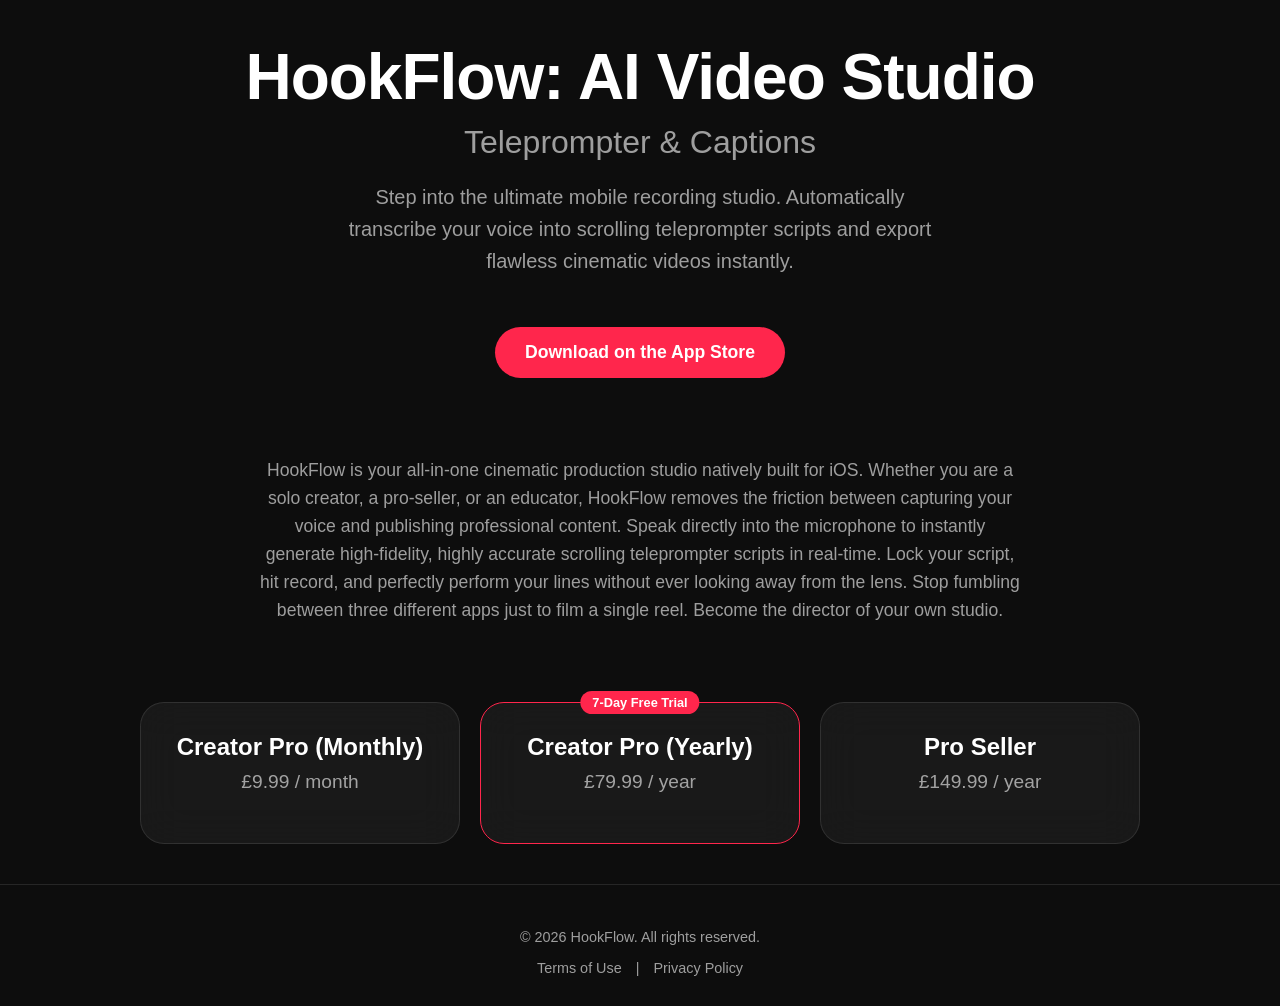
==== index.html @ ffd52163 "Initial commit: HookFlow Webpage Engine static assets" ====
<!DOCTYPE html>
<html lang="en">
<head>
  <meta charset="UTF-8">
  <meta name="viewport" content="width=device-width, initial-scale=1.0">
  <title>HookFlow: AI Video Studio</title>
  <meta name="description" content="Step into the ultimate mobile recording studio. Automatically transcribe your voice into scrolling teleprompter scripts and export flawless cinematic videos instantly.">
  <link rel="stylesheet" href="style.css">
</head>
<body>

  <header>
    <h1>HookFlow: AI Video Studio</h1>
    <h2>Teleprompter & Captions</h2>
    <p class="hero-text">
      Step into the ultimate mobile recording studio. Automatically transcribe your voice into scrolling teleprompter scripts and export flawless cinematic videos instantly.
    </p>
    <a href="#" class="cta-button">Download on the App Store</a>
  </header>

  <section class="about-section">
    <p>
      HookFlow is your all-in-one cinematic production studio natively built for iOS. Whether you are a solo creator, a pro-seller, or an educator, HookFlow removes the friction between capturing your voice and publishing professional content. Speak directly into the microphone to instantly generate high-fidelity, highly accurate scrolling teleprompter scripts in real-time. Lock your script, hit record, and perfectly perform your lines without ever looking away from the lens. Stop fumbling between three different apps just to film a single reel. Become the director of your own studio.
    </p>
  </section>

  <section class="pricing-section">
    <div class="pricing-card">
      <div class="pricing-tier">Creator Pro (Monthly)</div>
      <div class="pricing-price">£9.99 / month</div>
    </div>
    
    <div class="pricing-card best-value">
      <div class="badge">7-Day Free Trial</div>
      <div class="pricing-tier">Creator Pro (Yearly)</div>
      <div class="pricing-price">£79.99 / year</div>
    </div>

    <div class="pricing-card">
      <div class="pricing-tier">Pro Seller</div>
      <div class="pricing-price">£149.99 / year</div>
    </div>
  </section>

  <footer>
    <p>&copy; 2026 HookFlow. All rights reserved.</p>
    <a href="terms.html">Terms of Use</a> | 
    <a href="privacy.html">Privacy Policy</a>
  </footer>

</body>
</html>
---- style.css ----
:root {
  --hf-bg: #0D0D0D;
  --hf-surface: rgba(255, 255, 255, 0.05);
  --hf-accent: #ff264c;
  --text-primary: rgba(255, 255, 255, 1.0);
  --text-secondary: rgba(255, 255, 255, 0.6);
  --apple-spring: cubic-bezier(0.175, 0.885, 0.32, 1.275);
}

* {
  box-sizing: border-box;
}

body {
  background-color: var(--hf-bg);
  color: var(--text-primary);
  font-family: -apple-system, BlinkMacSystemFont, "Segoe UI", Roboto, Helvetica, Arial, sans-serif;
  margin: 0;
  padding: 0;
  display: flex;
  flex-direction: column;
  min-height: 100vh;
  -webkit-font-smoothing: antialiased;
  -moz-osx-font-smoothing: grayscale;
}

header {
  padding: 40px 20px;
  text-align: center;
  animation: fadeUp 0.8s ease-out forwards;
  opacity: 0;
  transform: translateY(20px);
}

header h1 {
  font-size: clamp(2rem, 5vw, 4rem);
  font-weight: 800;
  margin: 0 0 10px 0;
  letter-spacing: -1px;
}

header h2 {
  font-size: clamp(1.2rem, 3vw, 2rem);
  font-weight: 500;
  color: var(--text-secondary);
  margin: 0 0 20px 0;
}

.hero-text {
  font-size: clamp(1rem, 2vw, 1.25rem);
  font-weight: 400;
  color: var(--text-secondary);
  max-width: 600px;
  margin: 0 auto 30px auto;
  line-height: 1.6;
}

.about-section {
  padding: 20px;
  max-width: 800px;
  margin: 0 auto;
  animation: fadeUp 0.8s ease-out 0.2s forwards;
  opacity: 0;
  transform: translateY(20px);
}

.about-section p {
  font-size: 1.1rem;
  line-height: 1.6;
  font-weight: 400;
  color: var(--text-secondary);
  text-align: center;
}

.pricing-section {
  display: flex;
  flex-wrap: wrap;
  justify-content: center;
  gap: 20px;
  padding: 40px 20px;
  animation: fadeUp 0.8s ease-out 0.4s forwards;
  opacity: 0;
  transform: translateY(20px);
}

.pricing-card {
  background: var(--hf-surface);
  backdrop-filter: blur(20px);
  -webkit-backdrop-filter: blur(20px);
  border-radius: 24px;
  padding: 30px;
  width: 100%;
  max-width: 320px;
  text-align: center;
  transition: all 0.4s var(--apple-spring);
  border: 1px solid rgba(255, 255, 255, 0.1);
  position: relative;
}

.pricing-card:hover {
  transform: scale(1.02);
}

.pricing-card.best-value {
  border: 1px solid var(--hf-accent);
}

.pricing-tier {
  font-weight: 700;
  font-size: 1.5rem;
  margin-bottom: 10px;
}

.pricing-price {
  font-size: 1.2rem;
  font-weight: 500;
  color: var(--text-secondary);
  margin-bottom: 20px;
}

.badge {
  position: absolute;
  top: -12px;
  left: 50%;
  transform: translateX(-50%);
  background-color: var(--hf-accent);
  color: #fff;
  font-size: 0.8rem;
  font-weight: 700;
  padding: 4px 12px;
  border-radius: 12px;
  white-space: nowrap;
}

.cta-button {
  display: inline-block;
  background-color: var(--hf-accent);
  color: #fff;
  text-decoration: none;
  font-weight: 700;
  padding: 15px 30px;
  border-radius: 30px;
  font-size: 1.1rem;
  transition: all 0.4s var(--apple-spring);
  margin-top: 20px;
}

.cta-button:hover {
  box-shadow: 0 4px 20px rgba(255, 38, 76, 0.4);
  transform: translateY(-2px);
}

.legal-content {
  max-width: 800px;
  margin: 40px auto;
  padding: 40px 20px;
  background: var(--hf-surface);
  backdrop-filter: blur(20px);
  -webkit-backdrop-filter: blur(20px);
  border-radius: 24px;
  animation: fadeUp 0.8s ease-out forwards;
}

.legal-content h1 {
  font-weight: 700;
  margin-bottom: 20px;
}

.legal-content h2 {
  font-weight: 600;
  margin-top: 30px;
  margin-bottom: 15px;
}

.legal-content p,
.legal-content ul,
.legal-content li {
  line-height: 1.6;
  color: var(--text-secondary);
  margin-bottom: 15px;
}

footer {
  margin-top: auto;
  text-align: center;
  padding: 30px;
  color: var(--text-secondary);
  font-size: 0.9rem;
  border-top: 1px solid rgba(255, 255, 255, 0.1);
}

footer a {
  color: var(--text-secondary);
  text-decoration: none;
  margin: 0 10px;
  transition: color 0.4s var(--apple-spring);
}

footer a:hover {
  color: var(--hf-accent);
}

@keyframes fadeUp {
  0% {
    opacity: 0;
    transform: translateY(20px);
  }
  100% {
    opacity: 1;
    transform: translateY(0);
  }
}
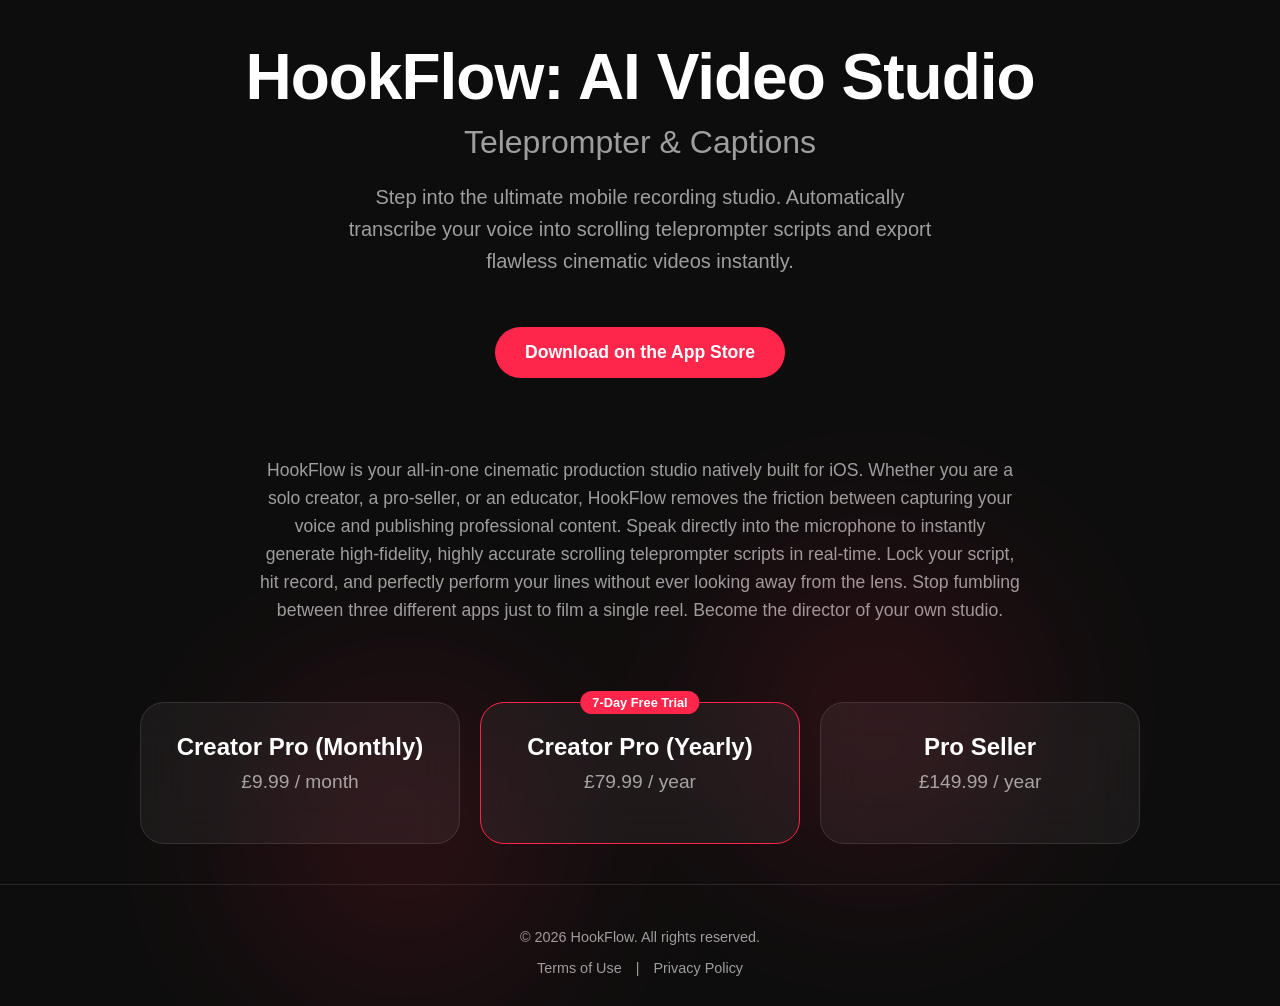
==== commit c68bc89e: "feat: Add spatial ambient glow lighting for native glassmorphism blur" ====
--- a/index.html
+++ b/index.html
@@ -25,6 +25,10 @@
   </section>
 
   <section class="pricing-section">
+    <!-- Ambient background glows for glassmorphism refraction -->
+    <div class="ambient-glow glow-1"></div>
+    <div class="ambient-glow glow-2"></div>
+    
     <div class="pricing-card">
       <div class="pricing-tier">Creator Pro (Monthly)</div>
       <div class="pricing-price">£9.99 / month</div>
--- a/style.css
+++ b/style.css
@@ -81,6 +81,37 @@
   animation: fadeUp 0.8s ease-out 0.4s forwards;
   opacity: 0;
   transform: translateY(20px);
+  position: relative;
+  z-index: 1;
+}
+
+/* Ambient glow system for glassmorphism refraction */
+.ambient-glow {
+  position: absolute;
+  width: 300px;
+  height: 300px;
+  background: var(--hf-accent);
+  filter: blur(100px);
+  opacity: 0.15;
+  border-radius: 50%;
+  z-index: -1;
+  animation: pulseGlow 8s infinite alternate ease-in-out;
+}
+
+.glow-1 {
+  top: 10%;
+  left: 20%;
+}
+
+.glow-2 {
+  bottom: 10%;
+  right: 20%;
+  animation-delay: 4s;
+}
+
+@keyframes pulseGlow {
+  0% { transform: scale(1) translate(0, 0); opacity: 0.1; }
+  100% { transform: scale(1.3) translate(30px, -30px); opacity: 0.25; }
 }
 
 .pricing-card {
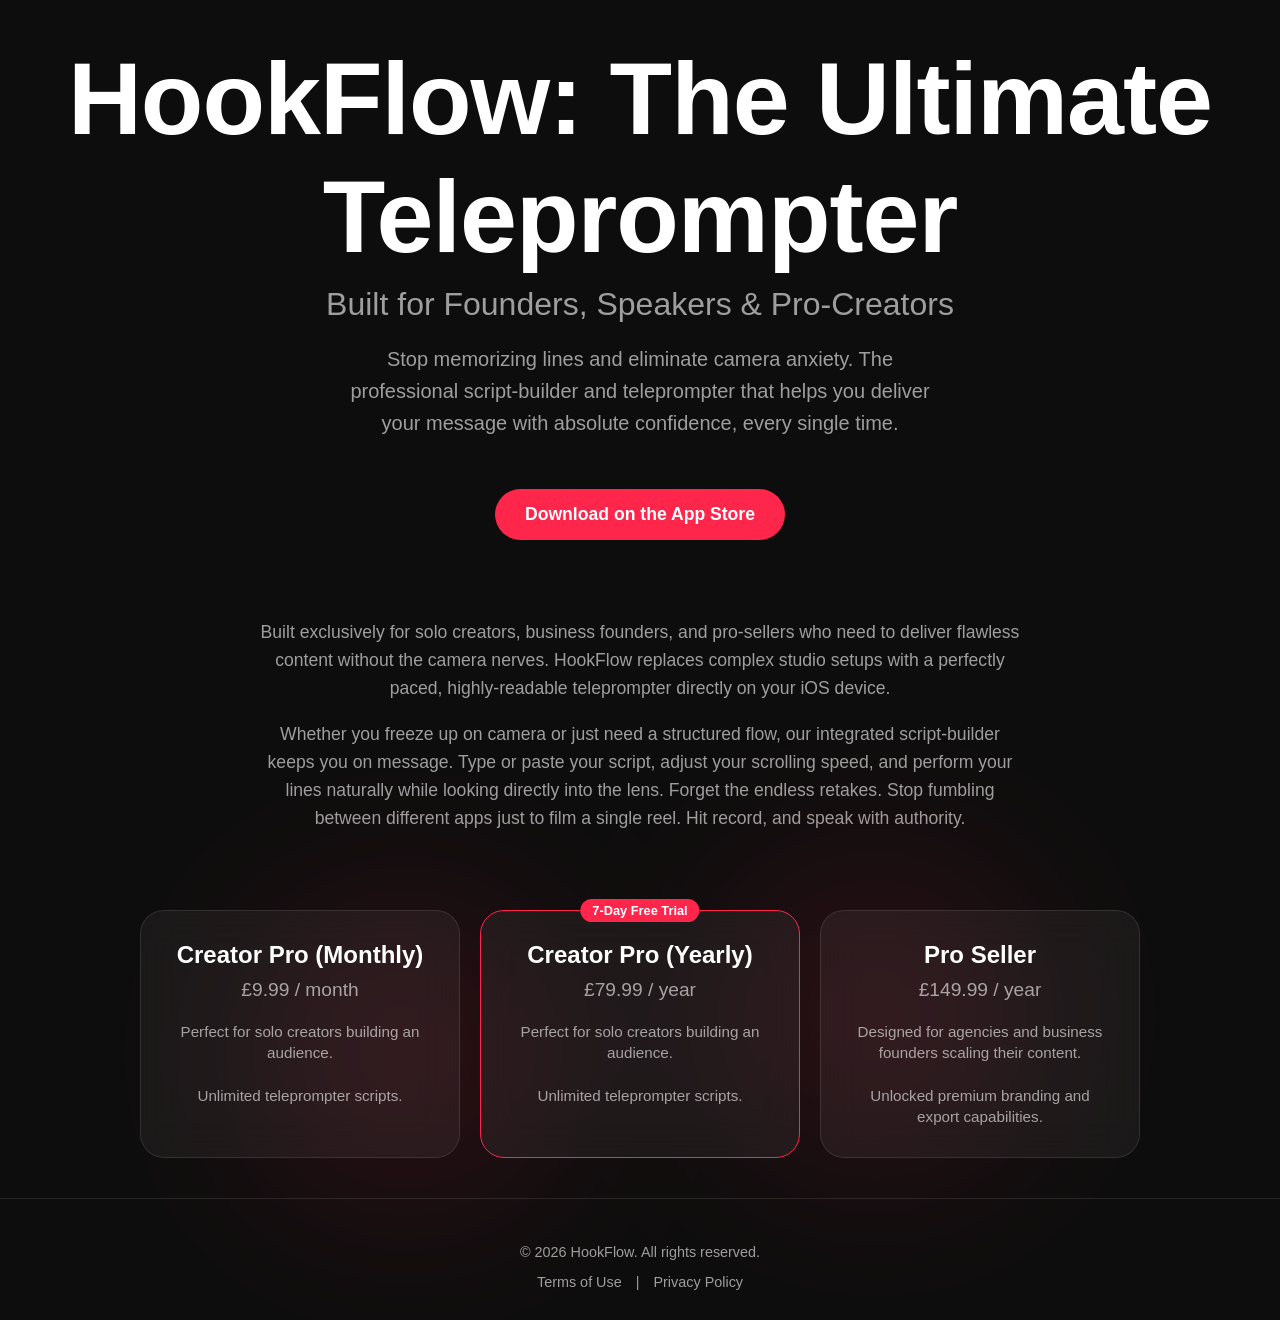
==== commit 5c5b12eb: "copy: update marketing copy for teleprompter focus" ====
--- a/index.html
+++ b/index.html
@@ -10,17 +10,20 @@
 <body>
 
   <header>
-    <h1>HookFlow: AI Video Studio</h1>
-    <h2>Teleprompter & Captions</h2>
+    <h1>HookFlow: The Ultimate Teleprompter</h1>
+    <h2>Built for Founders, Speakers & Pro-Creators</h2>
     <p class="hero-text">
-      Step into the ultimate mobile recording studio. Automatically transcribe your voice into scrolling teleprompter scripts and export flawless cinematic videos instantly.
+      Stop memorizing lines and eliminate camera anxiety. The professional script-builder and teleprompter that helps you deliver your message with absolute confidence, every single time.
     </p>
     <a href="#" class="cta-button">Download on the App Store</a>
   </header>
 
   <section class="about-section">
     <p>
-      HookFlow is your all-in-one cinematic production studio natively built for iOS. Whether you are a solo creator, a pro-seller, or an educator, HookFlow removes the friction between capturing your voice and publishing professional content. Speak directly into the microphone to instantly generate high-fidelity, highly accurate scrolling teleprompter scripts in real-time. Lock your script, hit record, and perfectly perform your lines without ever looking away from the lens. Stop fumbling between three different apps just to film a single reel. Become the director of your own studio.
+      Built exclusively for solo creators, business founders, and pro-sellers who need to deliver flawless content without the camera nerves. HookFlow replaces complex studio setups with a perfectly paced, highly-readable teleprompter directly on your iOS device.
+    </p>
+    <p>
+      Whether you freeze up on camera or just need a structured flow, our integrated script-builder keeps you on message. Type or paste your script, adjust your scrolling speed, and perform your lines naturally while looking directly into the lens. Forget the endless retakes. Stop fumbling between different apps just to film a single reel. Hit record, and speak with authority.
     </p>
   </section>
 
@@ -32,17 +35,26 @@
     <div class="pricing-card">
       <div class="pricing-tier">Creator Pro (Monthly)</div>
       <div class="pricing-price">£9.99 / month</div>
+      <div class="pricing-benefits">
+        Perfect for solo creators building an audience. <br><br> Unlimited teleprompter scripts.
+      </div>
     </div>
     
     <div class="pricing-card best-value">
       <div class="badge">7-Day Free Trial</div>
       <div class="pricing-tier">Creator Pro (Yearly)</div>
       <div class="pricing-price">£79.99 / year</div>
+      <div class="pricing-benefits">
+        Perfect for solo creators building an audience. <br><br> Unlimited teleprompter scripts.
+      </div>
     </div>
 
     <div class="pricing-card">
       <div class="pricing-tier">Pro Seller</div>
       <div class="pricing-price">£149.99 / year</div>
+      <div class="pricing-benefits">
+        Designed for agencies and business founders scaling their content. <br><br> Unlocked premium branding and export capabilities.
+      </div>
     </div>
   </section>
 
--- a/style.css
+++ b/style.css
@@ -33,7 +33,7 @@
 }
 
 header h1 {
-  font-size: clamp(2rem, 5vw, 4rem);
+  font-size: clamp(3.5rem, 8vw, 6.5rem);
   font-weight: 800;
   margin: 0 0 10px 0;
   letter-spacing: -1px;
@@ -149,6 +149,13 @@
   margin-bottom: 20px;
 }
 
+.pricing-benefits {
+  font-size: 0.95rem;
+  line-height: 1.4;
+  color: var(--text-secondary);
+  margin-top: 15px;
+}
+
 .badge {
   position: absolute;
   top: -12px;
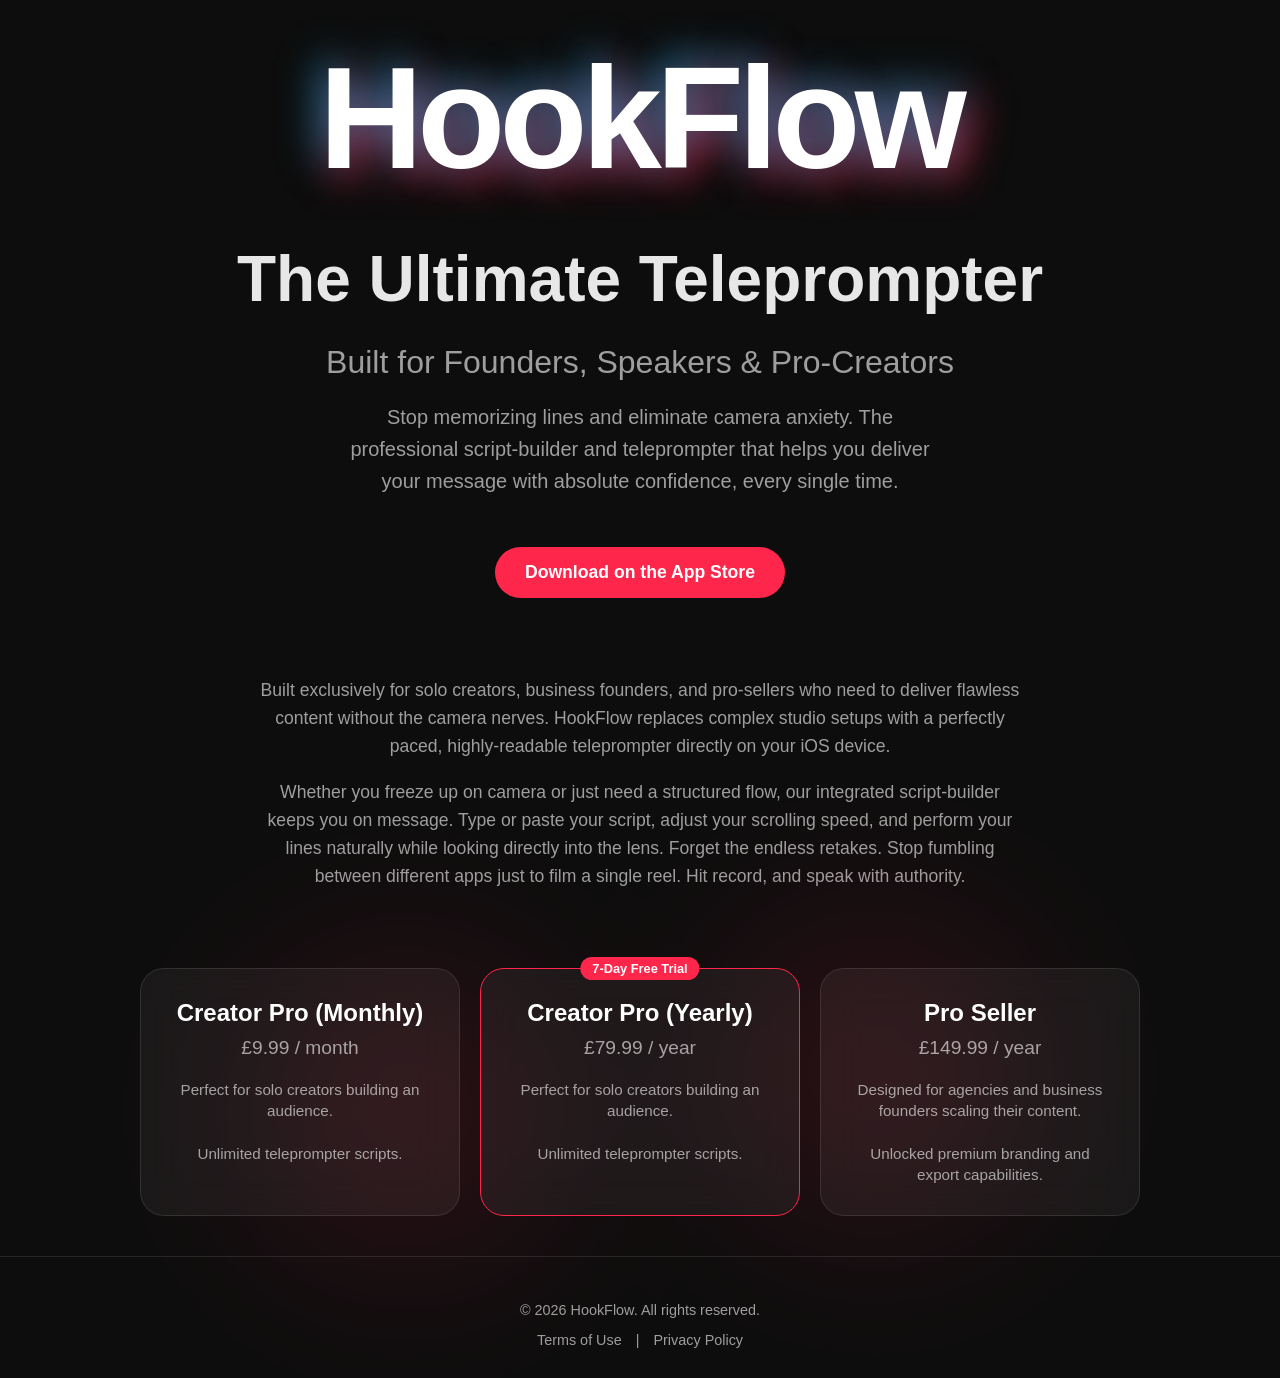
==== commit 33a458e0: "style: decouple H1 brand text and add dual-color overlapping shadow aura" ====
--- a/index.html
+++ b/index.html
@@ -3,14 +3,17 @@
 <head>
   <meta charset="UTF-8">
   <meta name="viewport" content="width=device-width, initial-scale=1.0">
-  <title>HookFlow: AI Video Studio</title>
-  <meta name="description" content="Step into the ultimate mobile recording studio. Automatically transcribe your voice into scrolling teleprompter scripts and export flawless cinematic videos instantly.">
+  <title>HookFlow: The Ultimate Teleprompter</title>
+  <meta name="description" content="Stop memorizing lines and eliminate camera anxiety. The professional script-builder and teleprompter that helps you deliver your message with absolute confidence, every single time.">
   <link rel="stylesheet" href="style.css">
 </head>
 <body>
 
   <header>
-    <h1>HookFlow: The Ultimate Teleprompter</h1>
+    <h1 class="hero-main">
+      <span class="brand-text">HookFlow</span><br>
+      <span class="hero-subtitle">The Ultimate Teleprompter</span>
+    </h1>
     <h2>Built for Founders, Speakers & Pro-Creators</h2>
     <p class="hero-text">
       Stop memorizing lines and eliminate camera anxiety. The professional script-builder and teleprompter that helps you deliver your message with absolute confidence, every single time.
--- a/style.css
+++ b/style.css
@@ -5,6 +5,8 @@
   --text-primary: rgba(255, 255, 255, 1.0);
   --text-secondary: rgba(255, 255, 255, 0.6);
   --apple-spring: cubic-bezier(0.175, 0.885, 0.32, 1.275);
+  --spacing-sm: 10px;
+  --spacing-lg: 30px;
 }
 
 * {
@@ -32,11 +34,39 @@
   transform: translateY(20px);
 }
 
-header h1 {
-  font-size: clamp(3.5rem, 8vw, 6.5rem);
+/* Core Hero Container */
+.hero-main {
+  text-align: center;
+  margin-bottom: var(--spacing-lg);
+  line-height: 1.1;
+  margin-top: 0;
+}
+
+/* 
+  Massive HookFlow Brand Isolation 
+  Applies the dual-color overlapping shadow effect
+*/
+.brand-text {
+  display: block;
+  font-size: clamp(4.5rem, 12vw, 9rem);
   font-weight: 800;
-  margin: 0 0 10px 0;
-  letter-spacing: -1px;
+  color: #FFFFFF;
+  letter-spacing: -0.04em;
+  
+  /* The Multi-Color Overlapping Shadow Effect */
+  /* Top-left Teal/Blue vs Bottom-Right Premium Red */
+  text-shadow: 
+    -8px -8px 40px rgba(0, 191, 255, 0.6),
+     8px  8px 40px rgba(255, 38, 76, 0.8);
+}
+
+/* Secondary Subtitle Engine */
+.hero-subtitle {
+  display: block;
+  font-size: clamp(2rem, 5vw, 4rem);
+  font-weight: 700;
+  color: rgba(255, 255, 255, 0.9);
+  margin-top: var(--spacing-sm);
 }
 
 header h2 {
